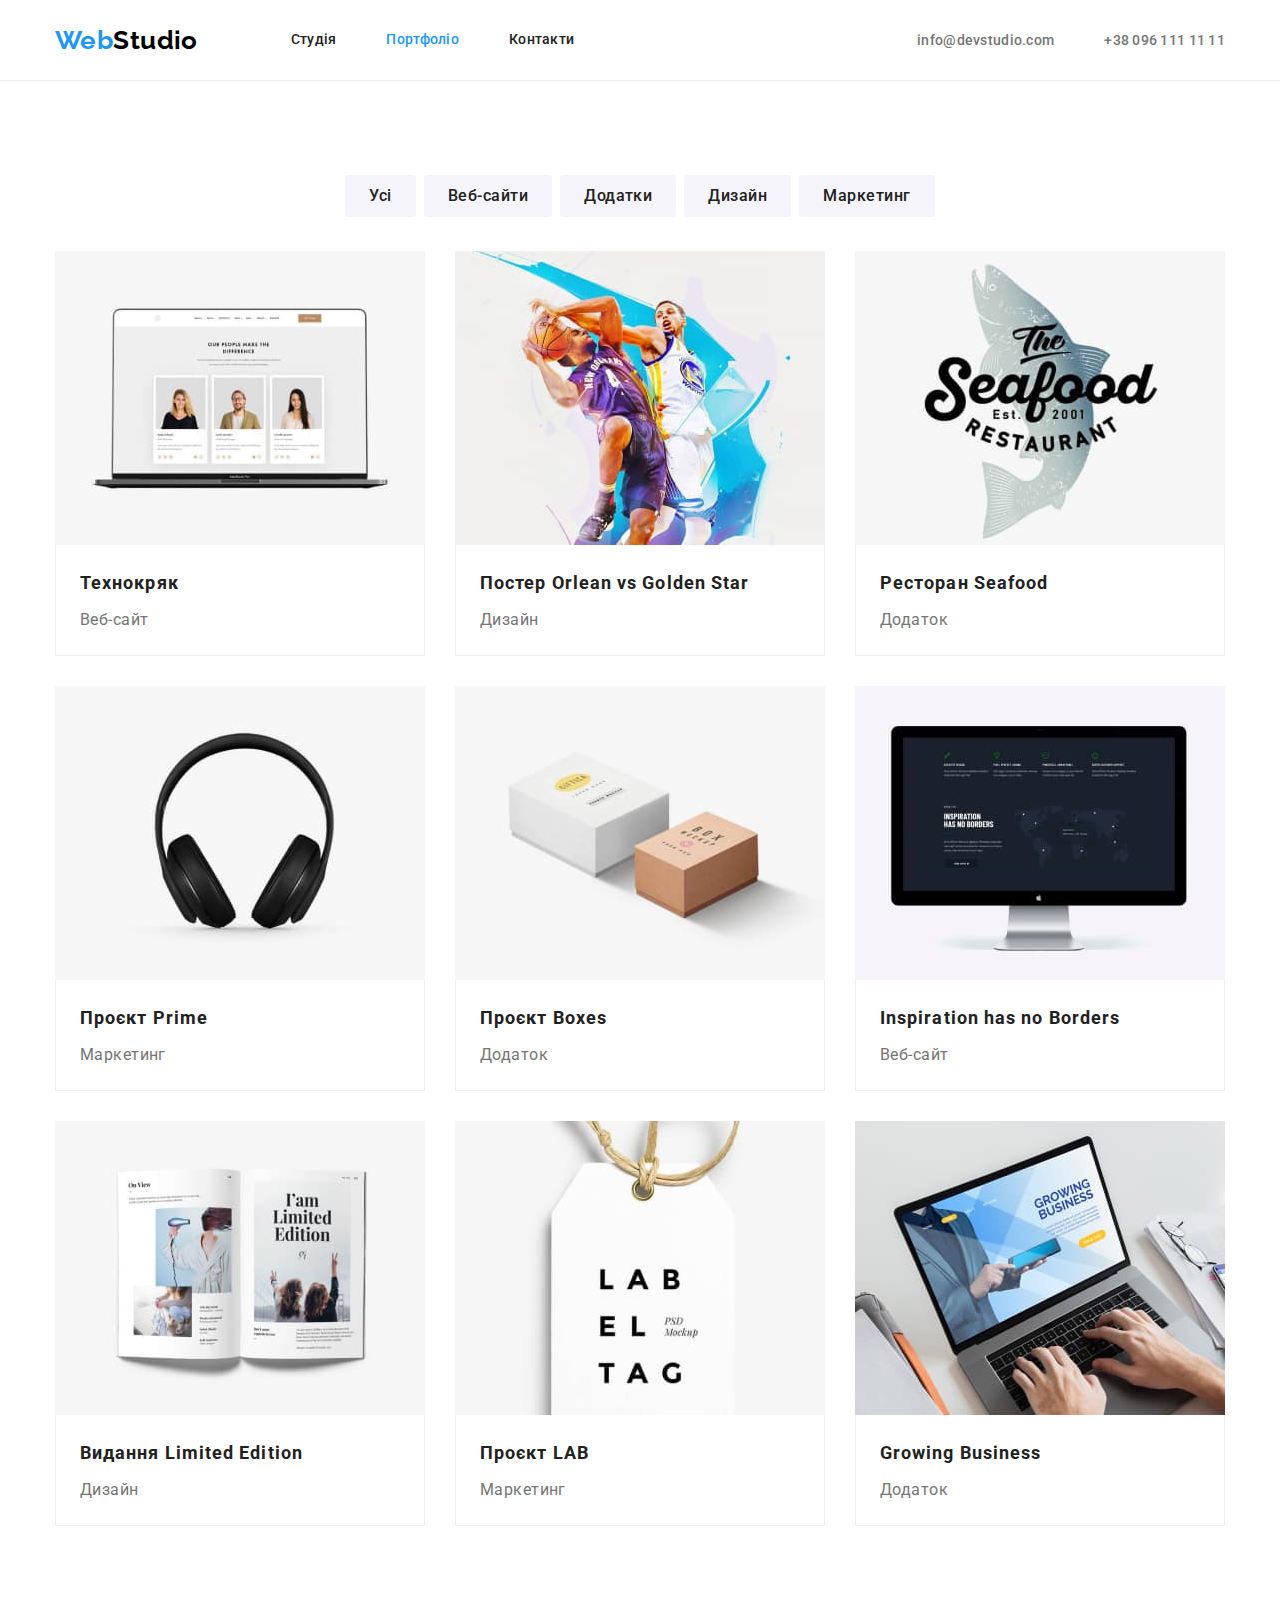
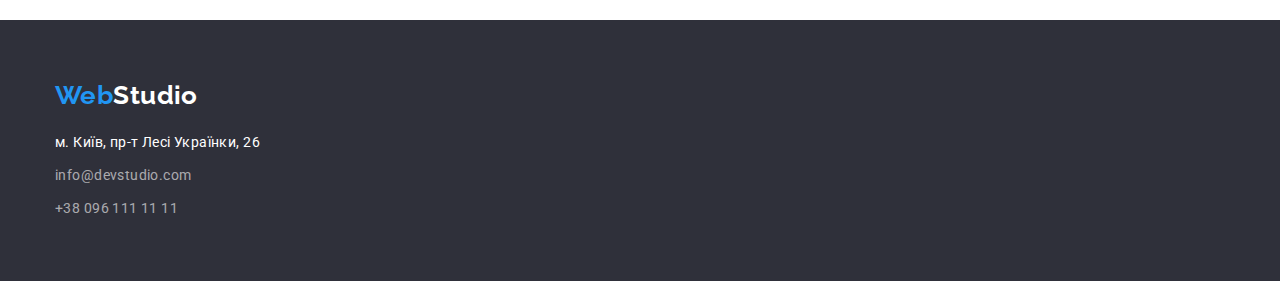
==== portfolio.html @ e6ce0935 "1 commit 17-09" ====
<!DOCTYPE html>
<html lang="uk">
  <head>
    <meta charset="UTF-8" />
    <meta http-equiv="X-UA-Compatible" content="IE=edge" />
    <meta name="viewport" content="width=device-width, initial-scale=1.0" />
    <title>WebStudio</title>
    <link rel="preconnect" href="https://fonts.googleapis.com" />
    <link rel="preconnect" href="https://fonts.gstatic.com" crossorigin />
    <link
      href="https://fonts.googleapis.com/css2?family=Raleway:wght@700&family=Roboto:wght@400;500;700;900&display=swap"
      rel="stylesheet"
    />
    <link rel="stylesheet" href="./css/modern-normalize.css" />
    <link rel="stylesheet" href="./css/styles.css" />
  </head>
  <body>
    <header>
      <!-- 1 блок меню та контакти-->
      <div class="container first-header-container">
        <nav class="container">
          <a href="./index.html" class="logo logo-header"><span class="accent">Web</span>Studio</a>
          <ul class="nav">
            <li><a class="site-nav link" href="./index.html">Студія</a></li>
            <li><a class="site-nav link current" href="./portfolio.html">Портфоліо</a></li>
            <li><a class="site-nav link" href="./index.html">Контакти</a></li>
          </ul>
        </nav>
        <!-- 2 блок контакти -->
        <div class="second-header-container">
          <ul class="mailito-tel-container">
            <li>
              <a class="mailto-tel-header link" href="mailto:info@devstudio.com"
                >info@devstudio.com</a
              >
            </li>
            <li>
              <a class="mailto-tel-header link" href="tel:+380961111111">+38 096 111 11 11</a>
            </li>
          </ul>
        </div>
      </div>
    </header>
    <main>
      <section class="main">
        <div class="portfolio container">
          <!-- 3 блок кнопки -->
          <h1 class="title visually-hidden">Портфоліо</h1>
          <ul class="portfolio-button">
            <li class="filter-btn">
              <button class="link-filter selection" type="button">Усі</button>
            </li>
            <li class="filter-btn">
              <button class="link-filter selection" type="button">Веб-сайти</button>
            </li>
            <li class="filter-btn">
              <button class="link-filter selection" type="button">Додатки</button>
            </li>
            <li class="filter-btn">
              <button class="link-filter selection" type="button">Дизайн</button>
            </li>
            <li class="filter-btn">
              <button class="link-filter selection" type="button">Маркетинг</button>
            </li>
          </ul>
          <!-- 4 блок продукти -->
          <ul class="portfolio-box">
            <li>
              <div class="item">
                <img
                  class="img-block"
                  src="./images/img_technokryak.jpg"
                  alt="зображення екрану ноутбука з карточками з фотографіями людей"
                  width="370"
                  height="294"
                />
                <div class="grey-border">
                  <h2 class="portfolio-title">Технокряк</h2>
                  <p class="portfolio-txt">Веб-сайт</p>
                </div>
              </div>
            </li>
            <li>
              <div class="item">
                <img
                  class="img-block"
                  src="./images/img_poster_new-orlean_vs.jpg"
                  alt="зображення двох спортсменів баскетболистів з м'ячем"
                  width="370"
                  height="294"
                />
                <div class="grey-border">
                  <h2 class="portfolio-title">
                    Постер <span lang="en">Orlean vs Golden Star</span>
                  </h2>
                  <p class="portfolio-txt">Дизайн</p>
                </div>
              </div>
            </li>
            <li>
              <div class="item">
                <img
                  class="img-block"
                  src="./images/img_restorant_seafood.jpg"
                  alt="зображення риби"
                  width="370"
                  height="294"
                />
                <div class="grey-border">
                  <h2 class="portfolio-title">Ресторан <span lang="en">Seafood</span></h2>
                  <p class="portfolio-txt">Додаток</p>
                </div>
              </div>
            </li>
            <li>
              <div class="item">
                <img
                  class="img-block"
                  src="./images/img_projekt_prime.jpg"
                  alt="зображення навушників"
                  width="370"
                  height="294"
                />
                <div class="grey-border">
                  <h2 class="portfolio-title">Проєкт <span lang="en">Prime</span></h2>
                  <p class="portfolio-txt">Маркетинг</p>
                </div>
              </div>
            </li>
            <li>
              <div class="item">
                <img
                  class="img-block"
                  src="./images/img_project_boxes.jpg"
                  alt="зображення двох коробок"
                  width="370"
                  height="294"
                />
                <div class="grey-border">
                  <h2 class="portfolio-title">Проєкт <span lang="en">Boxes</span></h2>
                  <p class="portfolio-txt">Додаток</p>
                </div>
              </div>
            </li>
            <li>
              <div class="item">
                <img
                  class="img-block"
                  src="./images/img_no_borders.jpg"
                  alt="зображення монітору комп'ютера з відкритим контентом сайта"
                  width="370"
                  height="294"
                />
                <div class="grey-border">
                  <h2 class="portfolio-title"><span lang="en">Inspiration has no Borders</span></h2>
                  <p class="portfolio-txt">Веб-сайт</p>
                </div>
              </div>
            </li>
            <li>
              <div class="item">
                <img
                  class="img-block"
                  src="./images/img_book_limited_edition.jpg"
                  alt="зображення розгорнутої книги з фотографіями"
                  width="370"
                  height="294"
                />
                <div class="grey-border">
                  <h2 class="portfolio-title">Видання <span lang="en">Limited Edition</span></h2>
                  <p class="portfolio-txt">Дизайн</p>
                </div>
              </div>
            </li>
            <li>
              <div class="item">
                <img
                  class="img-block"
                  src="./images/img_projekt_lab.jpg"
                  alt="зображення бірки для одягу"
                  width="370"
                  height="294"
                />
                <div class="grey-border">
                  <h2 class="portfolio-title">Проєкт <span lang="en">LAB</span></h2>
                  <p class="portfolio-txt">Маркетинг</p>
                </div>
              </div>
            </li>
            <li>
              <div class="item">
                <img
                  class="img-block"
                  src="./images/img_growing_business.jpg"
                  alt="зображення розкритого ноутбуку"
                  width="370"
                  height="294"
                />
                <div class="grey-border">
                  <h2 class="portfolio-title"><span lang="en">Growing Business</span></h2>
                  <p class="portfolio-txt">Додаток</p>
                </div>
              </div>
            </li>
          </ul>
        </div>
      </section>
    </main>
    <footer class="ground">
      <div class="container footer">
        <a href="./index.html" class="logo logo-ground"><span class="accent">Web</span>Studio</a>
        <address class="address-style">
          <ul class="ground-list">
            <li class="ground-li">
              <a
                class="link-address link"
                href="https://www.google.com/maps/d/embed?mid=10uSM3H-mIU3GznYo2szRIEphczw&hl=en_US&ehbc=2E312F"
                target="_blank"
                rel="noreferrer noopener"
                >м. Київ, пр-т Лесі Українки, 26</a
              >
            </li>
            <li class="ground-li">
              <a class="mailto-tel-ground link" href="mailto:info@devstudio.com"
                >info@devstudio.com</a
              >
            </li>
            <li class="end">
              <a class="mailto-tel-ground link" href="tel:+380961111111">+38 096 111 11 11</a>
            </li>
          </ul>
        </address>
      </div>
    </footer>
  </body>
</html>
---- css/styles.css ----
ul,
p,
h1,
h2,
h3,
h4,
h5,
h6 {
  padding: 0;
  margin: 0;
}

body {
  background-color: var(--brand-color);
  color: var(--third-black-color);
  font-family: Roboto, Raleway, Arial, Verdana, sans-serif;
  letter-spacing: 0.03em;
  font-size: 14px;
}
:root {
  --brand-color: #ffffff;
  --second-white-color: #f5f5f5;
  --accent-color: #2196f3;
  --prime-black-color: #000000;
  --second-black-color: #212121;
  --third-black-color: #757575;
  --backgroun-footer-color: #2f303a;
  --active-color: #188ce8;
  --background-button-color: #f5f4fa;
  --mailto-ground-color: rgba(255, 255, 255, 0.6);
  --gray-border-color: #eeeeee;
  --header-line-color: #ececec;
  --customer-border-color:#AFB1B8;
}
li {
  list-style-type: none;
}
.container {
  margin-left: auto;
  margin-right: auto;
  width: 1200px;
  padding-left: 15px;
  padding-right: 15px;
}
/* Header */
header {
  border-bottom: 1px solid var(--header-line-color);
}
.logo {
  font-family: Raleway, sans-serif;
  font-weight: 700;
  font-size: 26px;
  line-height: 1.19;
  text-decoration: none;
}
.logo-header {
  color: var(--prime-black-color);
}
.accent {
  color: var(--accent-color);
}
.logo:focus,
.logo:active {
  color: var(--accent-color);
}
.nav {
  margin-left: 93px;
  display: flex;
  gap: 50px;
}
.advantages-item {
  display: flex;
  gap: 30px;
}
.site-nav.link {
  font-weight: 500;
  line-height: 1.14;
  letter-spacing: 0.02em;
  color: var(--second-black-color);
  text-decoration: none;
  display: block;
  padding: 32px 0;
}
.site-nav.link.current {
  color: var(--accent-color);
}
.link:hover,
.link:focus {
  color: var(--accent-color);
}
.mailto-tel-header {
  color: var(--third-black-color);
  font-weight: 500;
  text-decoration: none;
  display: block;
  padding: 32px 0;
}
.mailto-tel-header.link {
  letter-spacing: 0.02em;
}
.first-header-container {
  display: flex;
  align-items: center;
}
.second-header-container {
  align-items: flex-end;
  margin-left: auto;
  margin-right: auto;
  width: 1200px;
}
.mailito-tel-container {
  display: flex;
  gap: 50px;
}
.mailito-tel-container {
  justify-content: flex-end;
}
.container-mt {
  display: flex;
  align-items: flex-end;
}
nav.container {
  display: flex;
  align-items: center;
  padding: 0;
}
/* Main */
.hero {
  background-color: var(--backgroun-footer-color);
  padding: 200px 0;
  text-align: center;
  
  max-width: 1600px;
  min-height: 600px;
  margin-left: auto;
  margin-right: auto;
  background-image: linear-gradient(
    to right,
    rgba(47, 48, 58, 0.4),
    rgba(47, 48, 58, 0.4)
    ), url("../images/hero-Img.jpg");
  background-size: cover;
  background-repeat: no-repeat;
  background-position: center;
}
.hero-title {
  font-weight: 900;
  font-size: 44px;
  line-height: 1.36;
  letter-spacing: 0.06em;
  text-align: center;
  color: var(--brand-color);
  margin: 0 auto;
  text-transform: uppercase;
  max-width: 696px;
}
.hero-button {
  font-family: inherit;
  font-weight: 700;
  font-size: 16px;
  line-height: 1.88;
  letter-spacing: 0.06em;
  color: var(--brand-color);
  background-color: var(--accent-color);
  cursor: pointer;
  border-color: transparent;
  border-radius: 4px;
  padding: 10px 32px;
  margin: 30px auto 0;
  box-shadow: 0px 4px 4px rgba(0, 0, 0, 0.15);
}
.portfolio-button {
  display: flex;
  justify-content: center;
  gap: 8px;
  margin-bottom: 34px;
}
.selection:hover,
.selection:focus {
  background-color: var(--active-color);
}
.selection:active {
  color: var(--brand-color);
  background-color: var(--accent-color);
  box-shadow: 0px 4px 4px rgba(0, 0, 0, 0.15);
}
.visually-hidden {
  position: absolute;
  white-space: nowrap;
  width: 1px;
  height: 1px;
  overflow: hidden;
  border: 0;
  padding: 0;
  clip: rect(0 0 0 0);
  clip-path: inset(50%);
  margin: -1px;
}
.filter {
  letter-spacing: 0.03em;
  color: var(--second-black-color);
  background-color: var(--background-button-color);
  cursor: pointer;
}
.link-filter {
  font-family: inherit;
  font-weight: 500;
  font-size: 16px;
  line-height: 1.63;
  letter-spacing: 0.03em;
  color: var(--second-black-color);
  background-color: var(--background-button-color);
  cursor: pointer;
  border-radius: 4px;
  border-color: transparent;
  padding: 6px 22px;
}
.link-filter.selection:hover,
.link-filter.selection:focus {
  color: var(--brand-color);
  background-color: var(--accent-color);
  padding: 6px 25px;
  box-shadow: 0px 3px 1px rgba(0, 0, 0, 0.1), 0px 1px 2px rgba(0, 0, 0, 0.08),
    0px 2px 2px rgba(0, 0, 0, 0.12);
}
.title {
  font-weight: 700;
  font-size: 36px;
  line-height: 1.17;
  text-align: center;
  color: var(--second-black-color);
  margin: 0 0 50px 0;
}
.advantages,
.regular-customers {
  padding-top: 94px;
  padding-bottom: 94px;
}
.advantages-li {
  flex-basis: 270px;
}

.icon-antenna,
.icon-clock,
.icon-diagram,
.icon-astronaut {
  width: 270px;
  height: 120px;
  background-color: var(--background-button-color);
  border-radius: 4px;
  padding: 25px 100px;
  margin-bottom: 30px;  
}
.customer-link {
  display: flex;
  justify-content: center;
  align-items: center;
  width: 170px;
  height: 92px;
  background-color: var(--second-white-color);
  outline: 1px solid var(--customer-border-color);
  fill: var(--customer-border-color);
  border-radius: 4px; 
}
.customer-link:focus,
.customer-link:active,
.customer-link:hover {
  fill:var(--accent-color);
  outline: 1px solid var(--accent-color);
}
.advantages-title {
  line-height: 1.14;
  font-size: 14px;
  color: var(--second-black-color);
}
.text {
  line-height: 1.71;
  margin-top: 10px;
}
.name {
  font-weight: 500;
  font-size: 16px;
  line-height: 1.19;
  color: var(--second-black-color);
  text-align: center;
  margin-bottom: 10px;
}
.what_we_doing-section {
  padding-bottom: 94px;
}
.container-what_we_doing {
  margin: 0 auto;
  width: 1200px;
  padding-left: 15px;
  padding-right: 15px;
}
.what_we_doing {
  display: flex;
}
.regular-customers-line {
  display: flex;
}
.what_we_doing-item:not(:last-of-type) {
  margin: 0 30px 0 0;
}
.our-team {
  background-color: var(--background-button-color);
  padding: 94px 0;
}
.team-presentation {
  background-color: var(--brand-color);
  box-shadow: 0px 1px 3px rgba(0, 0, 0, 0.12), 0px 1px 1px rgba(0, 0, 0, 0.14),
    0px 2px 1px rgba(0, 0, 0, 0.2);
  border-radius: 0px 0px 4px 4px;
}
.title-our-team {
  font-size: 36px;
  line-height: 1.17;
  color: var(--second-black-color);
  text-align: center;
  margin-bottom: 50px;
}
.our-team-item {
  display: flex;
  gap: 30px;
}
.card {
  padding-top: 30px;
  padding-bottom: 30px;
}
.our-team-txt {
  font-size: 16px;
  line-height: 1.19;
  text-align: center;
}
.regular-customers-line {
  display: flex;
  justify-content:center;
  gap: 30px;

}

.portfolio {
  padding-top: 94px;
  padding-bottom: 94px;
}
.portfolio-title {
  font-size: 18px;
  line-height: 2;
  letter-spacing: 0.06em;
  color: var(--second-black-color);
  margin: 0;
}
.portfolio-txt {
  font-size: 16px;
  line-height: 1.88;
  margin-top: 4px;
}
.grey-border {
  border-right: 1px solid var(--gray-border-color);
  border-bottom: 1px solid var(--gray-border-color);
  border-left: 1px solid var(--gray-border-color);
  padding: 20px 24px;
}
.img-block {
  display: block;
  width: 100%;
}
.item-last p:last-of-type {
  font-size: 16px;
  line-height: 1.88;
  padding: 4px 0 20px 24px;
  margin: 0;
}
.portfolio-box {
  display: flex;
  flex-wrap: wrap;
  gap: 30px;
}
/* Footer */
.ground {
  background-color: var(--backgroun-footer-color);
  padding-top: 60px;
  padding-bottom: 60px;
}
.logo-ground {
  color: var(--brand-color);
  display: inline-block;
  margin-bottom: 20px;
}
.address-style {
  font-style: normal;
}
.link-address {
  line-height: 1.71;
  letter-spacing: 0.03em;
  color: var(--brand-color);
  text-decoration: none;
}
.mailto-tel-ground {
  line-height: 1.71;
  color: var(--mailto-ground-color);
  text-decoration: none;
}
.ground-li {
  margin-bottom: 9px;
}
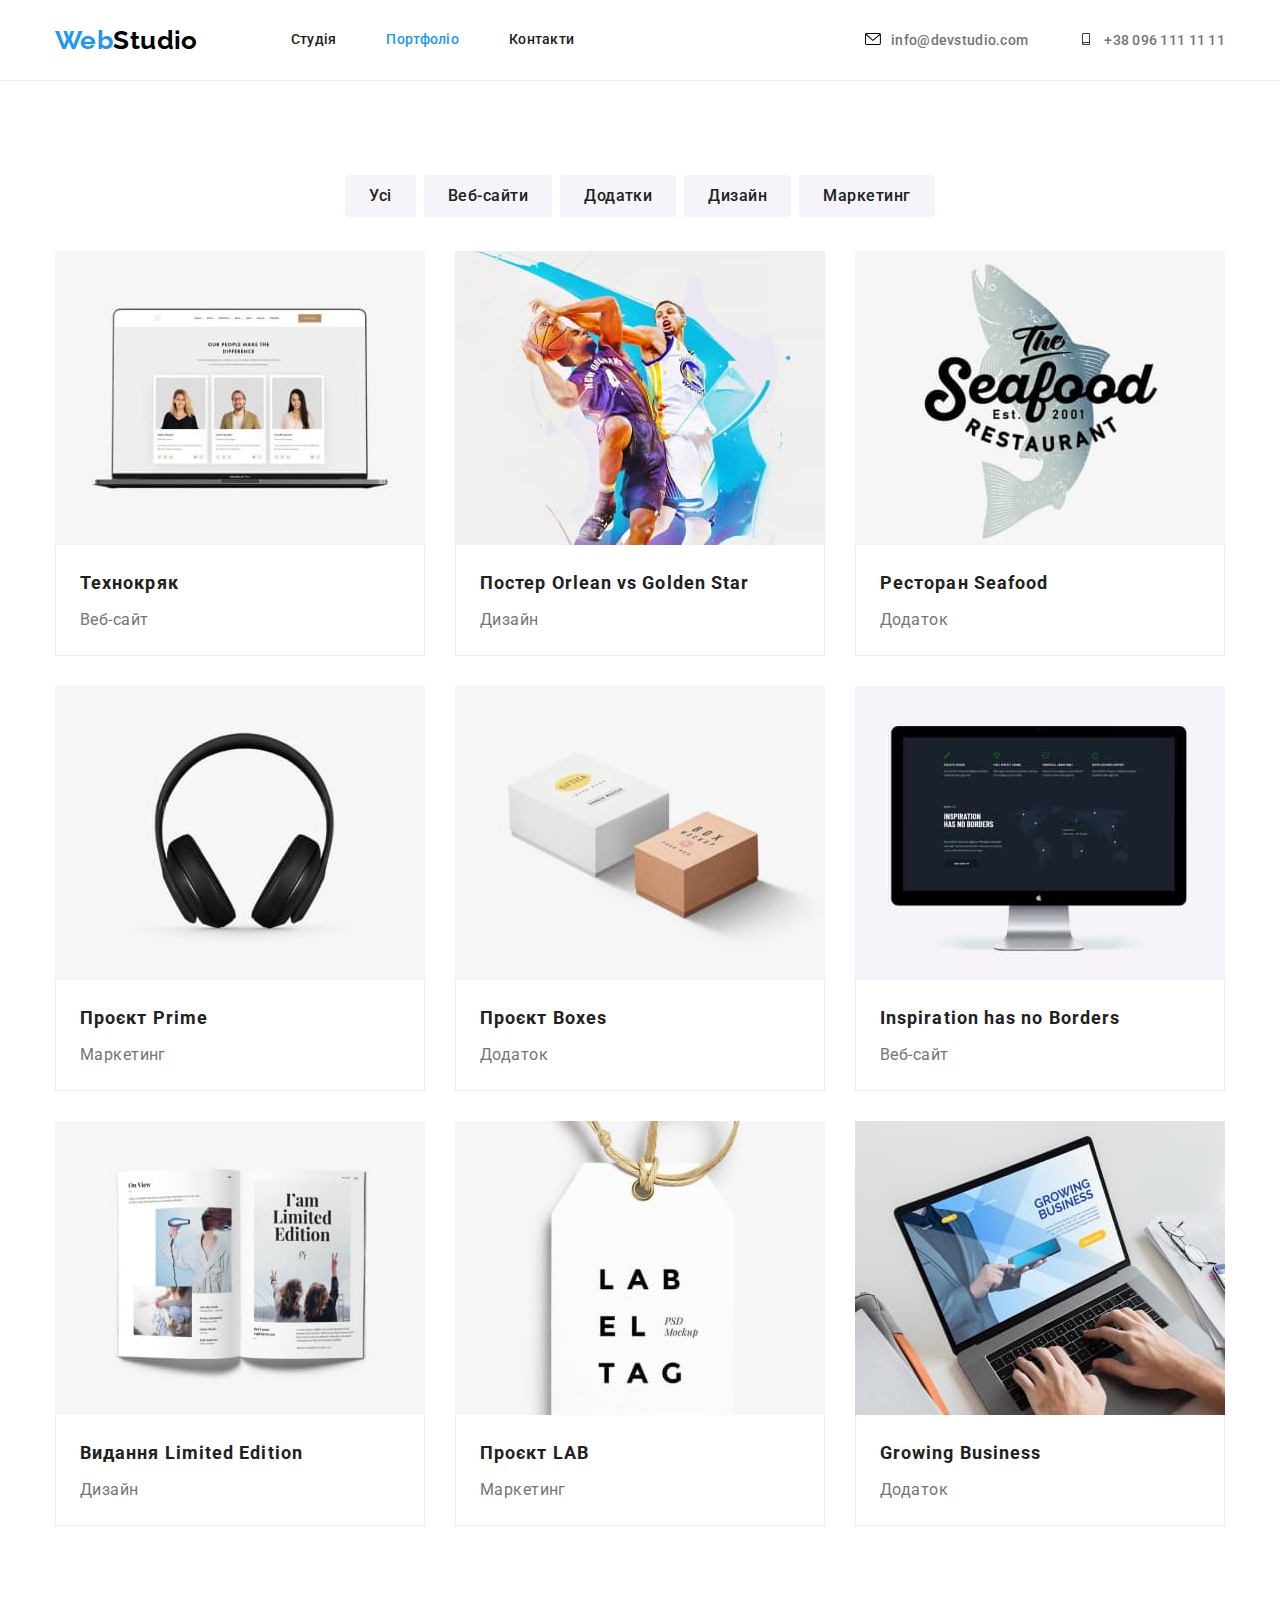
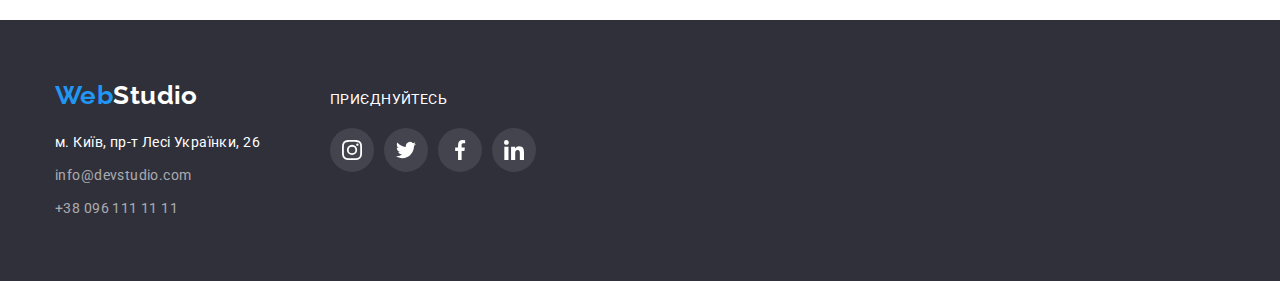
==== commit af9467ea: "commit 2 18-09" ====
--- a/portfolio.html
+++ b/portfolio.html
@@ -30,12 +30,18 @@
         <div class="second-header-container">
           <ul class="mailito-tel-container">
             <li>
-              <a class="mailto-tel-header link" href="mailto:info@devstudio.com"
-                >info@devstudio.com</a
+              <a class="mailto-tel-header link" href="mailto:info@devstudio.com">
+                <svg class="icon-envelope icon" width="16px" height="12px">
+                  <use href="./images/sprite.svg#icon-envelope"></use></svg
+                >info@devstudio.com
+              </a>
+            </li>
+            <li>
+              <a class="mailto-tel-header link" href="tel:+380961111111">
+                <svg class="icon-smartphone icon" width="16px" height="12px">
+                  <use href="./images/sprite.svg#icon-smartphone"></use></svg
+                >+38 096 111 11 11</a
               >
-            </li>
-            <li>
-              <a class="mailto-tel-header link" href="tel:+380961111111">+38 096 111 11 11</a>
             </li>
           </ul>
         </div>
@@ -67,6 +73,7 @@
           <ul class="portfolio-box">
             <li>
               <div class="item">
+                <a href="" class="portfolio-box-link">
                 <img
                   class="img-block"
                   src="./images/img_technokryak.jpg"
@@ -78,10 +85,12 @@
                   <h2 class="portfolio-title">Технокряк</h2>
                   <p class="portfolio-txt">Веб-сайт</p>
                 </div>
-              </div>
-            </li>
-            <li>
-              <div class="item">
+                </a>
+              </div>
+            </li>
+            <li>
+              <div class="item">
+                 <a href="" class="portfolio-box-link">
                 <img
                   class="img-block"
                   src="./images/img_poster_new-orlean_vs.jpg"
@@ -95,10 +104,12 @@
                   </h2>
                   <p class="portfolio-txt">Дизайн</p>
                 </div>
-              </div>
-            </li>
-            <li>
-              <div class="item">
+                </a>
+              </div>
+            </li>
+            <li>
+              <div class="item">
+                 <a href="" class="portfolio-box-link">
                 <img
                   class="img-block"
                   src="./images/img_restorant_seafood.jpg"
@@ -110,10 +121,12 @@
                   <h2 class="portfolio-title">Ресторан <span lang="en">Seafood</span></h2>
                   <p class="portfolio-txt">Додаток</p>
                 </div>
-              </div>
-            </li>
-            <li>
-              <div class="item">
+                </a>
+              </div>
+            </li>
+            <li>
+              <div class="item">
+                 <a href="" class="portfolio-box-link">
                 <img
                   class="img-block"
                   src="./images/img_projekt_prime.jpg"
@@ -125,10 +138,12 @@
                   <h2 class="portfolio-title">Проєкт <span lang="en">Prime</span></h2>
                   <p class="portfolio-txt">Маркетинг</p>
                 </div>
-              </div>
-            </li>
-            <li>
-              <div class="item">
+                </a>
+              </div>
+            </li>
+            <li>
+              <div class="item">
+                 <a href="" class="portfolio-box-link">
                 <img
                   class="img-block"
                   src="./images/img_project_boxes.jpg"
@@ -140,10 +155,12 @@
                   <h2 class="portfolio-title">Проєкт <span lang="en">Boxes</span></h2>
                   <p class="portfolio-txt">Додаток</p>
                 </div>
-              </div>
-            </li>
-            <li>
-              <div class="item">
+                </a>
+              </div>
+            </li>
+            <li>
+              <div class="item">
+                 <a href="" class="portfolio-box-link">
                 <img
                   class="img-block"
                   src="./images/img_no_borders.jpg"
@@ -155,10 +172,12 @@
                   <h2 class="portfolio-title"><span lang="en">Inspiration has no Borders</span></h2>
                   <p class="portfolio-txt">Веб-сайт</p>
                 </div>
-              </div>
-            </li>
-            <li>
-              <div class="item">
+                </a>
+              </div>
+            </li>
+            <li>
+              <div class="item">
+                 <a href="" class="portfolio-box-link">
                 <img
                   class="img-block"
                   src="./images/img_book_limited_edition.jpg"
@@ -170,10 +189,12 @@
                   <h2 class="portfolio-title">Видання <span lang="en">Limited Edition</span></h2>
                   <p class="portfolio-txt">Дизайн</p>
                 </div>
-              </div>
-            </li>
-            <li>
-              <div class="item">
+                </a>
+              </div>
+            </li>
+            <li>
+              <div class="item">
+                 <a href="" class="portfolio-box-link">
                 <img
                   class="img-block"
                   src="./images/img_projekt_lab.jpg"
@@ -185,10 +206,12 @@
                   <h2 class="portfolio-title">Проєкт <span lang="en">LAB</span></h2>
                   <p class="portfolio-txt">Маркетинг</p>
                 </div>
-              </div>
-            </li>
-            <li>
-              <div class="item">
+                </a>
+              </div>
+            </li>
+            <li>
+              <div class="item">
+                 <a href="" class="portfolio-box-link">
                 <img
                   class="img-block"
                   src="./images/img_growing_business.jpg"
@@ -200,36 +223,66 @@
                   <h2 class="portfolio-title"><span lang="en">Growing Business</span></h2>
                   <p class="portfolio-txt">Додаток</p>
                 </div>
+                </a>
               </div>
             </li>
           </ul>
         </div>
       </section>
     </main>
+    <!--  блок футер -->
     <footer class="ground">
       <div class="container footer">
-        <a href="./index.html" class="logo logo-ground"><span class="accent">Web</span>Studio</a>
-        <address class="address-style">
-          <ul class="ground-list">
-            <li class="ground-li">
-              <a
-                class="link-address link"
-                href="https://www.google.com/maps/d/embed?mid=10uSM3H-mIU3GznYo2szRIEphczw&hl=en_US&ehbc=2E312F"
-                target="_blank"
-                rel="noreferrer noopener"
-                >м. Київ, пр-т Лесі Українки, 26</a
-              >
-            </li>
-            <li class="ground-li">
-              <a class="mailto-tel-ground link" href="mailto:info@devstudio.com"
-                >info@devstudio.com</a
-              >
-            </li>
-            <li class="end">
-              <a class="mailto-tel-ground link" href="tel:+380961111111">+38 096 111 11 11</a>
-            </li>
-          </ul>
-        </address>
+        <div class="logo-adress-tel">
+          <a href="./index.html" class="logo logo-ground"><span class="accent">Web</span>Studio</a>
+          <address class="address-style">
+            <ul class="ground-list">
+              <li class="ground-li">
+                <a
+                  class="link-address link"
+                  href="https://www.google.com/maps/d/embed?mid=10uSM3H-mIU3GznYo2szRIEphczw&hl=en_US&ehbc=2E312F"
+                  target="_blank"
+                  rel="noreferrer noopener"
+                  >м. Київ, пр-т Лесі Українки, 26</a
+                >
+              </li>
+              <li class="ground-li">
+                <a class="mailto-tel-ground link" href="mailto:info@devstudio.com"
+                  >info@devstudio.com</a
+                >
+              </li>
+              <li class="end">
+                <a class="mailto-tel-ground link" href="tel:+380961111111">+38 096 111 11 11</a>
+              </li>
+            </ul>
+          </address>
+        </div>
+        <div class="web">
+          <p class="footer-text">приєднуйтесь</p>
+          <ul class="footer-web">
+            <li>
+              <a href="" class="social-web">
+              <svg class="icon-instagram soc-web" width="20px" height="20px">
+              <use href="./images/sprite.svg#icon-instagram"></use>
+              </svg></a>
+            </li>
+            <li><a href="" class="social-web">
+              <svg class="icon-twitter soc-web" width="20px" height="20px">
+              <use href="./images/sprite.svg#icon-twitter"></use>
+              </svg></a>
+            </li>
+            <li><a href="" class="social-web">
+              <svg class="icon-facebook soc-web" width="20px" height="20px">
+              <use href="./images/sprite.svg#icon-facebook"></use>
+              </svg></a>
+            </li>
+            <li><a href="" class="social-web">
+              <svg class="icon-linkedin soc-web" width="20px" height="20px">
+              <use href="./images/sprite.svg#icon-linkedin"></use>
+              </svg></a>
+            </li>
+          </ul>
+        </div>
       </div>
     </footer>
   </body>
--- a/css/styles.css
+++ b/css/styles.css
@@ -31,6 +31,7 @@
   --gray-border-color: #eeeeee;
   --header-line-color: #ececec;
   --customer-border-color:#AFB1B8;
+  --elipse-color: #43444D;
 }
 li {
   list-style-type: none;
@@ -87,6 +88,15 @@
 .link:hover,
 .link:focus {
   color: var(--accent-color);
+}
+.icon-envelope,
+.icon-smartphone {
+  margin-right: 10px;
+}
+
+.mailto-tel-header:hover .icon,
+.mailto-tel-header:focus .icon {
+  fill: var(--accent-color);
 }
 .mailto-tel-header {
   color: var(--third-black-color);
@@ -405,3 +415,74 @@
 .ground-li {
   margin-bottom: 9px;
 }
+.web {
+   margin-left: 70px;
+}
+.container.footer {
+  display:flex;
+  align-items:baseline;
+}
+.footer-text {
+  color: var(--brand-color);
+  text-transform: uppercase;
+  padding-bottom: 20px;
+  line-height: 1.14;
+
+}
+.footer-web {
+  display: flex;
+  gap: 10px;
+  justify-content: center;
+  fill: var(--brand-color);
+}
+.social-web {
+  width: 44px;
+  height: 44px;
+  background-color: var(--elipse-color);
+  border-radius: 50%;
+  display: flex;
+  align-items: center;
+  justify-content: center;
+}
+.social-web:hover,
+.social-web:focus {
+  background-color: var(--accent-color);
+}
+.soc-web {
+  fill: var(--brand-color);
+}
+.our-team-web {
+  display: flex;
+  gap: 10px;
+  justify-content: center;
+  margin-top: 16px;
+}
+.s-w-our-team {
+  width: 44px;
+  height: 44px;
+  background-color: transparent;
+  border-radius: 50%;
+  display: flex;
+  align-items: center;
+  justify-content: center;
+}
+.s-w-our-team:hover,
+.s-w-our-team:focus {
+background-color: var(--accent-color);
+}
+.icon-our-team {
+  fill: var(--customer-border-color);
+  /* padding: 12px; */
+}
+.icon-our-team:hover,
+.icon-our-team:focus {
+  fill: var(--brand-color);
+}
+.portfolio-box-link {
+  display: block;
+  text-decoration:none;
+  color: var(--third-black-color);
+}
+.portfolio-box-link:hover {
+box-shadow: 0px 1px 1px rgba(0, 0, 0, 0.12), 0px 4px 4px rgba(0, 0, 0, 0.06), 1px 4px 6px rgba(0, 0, 0, 0.16);
+}
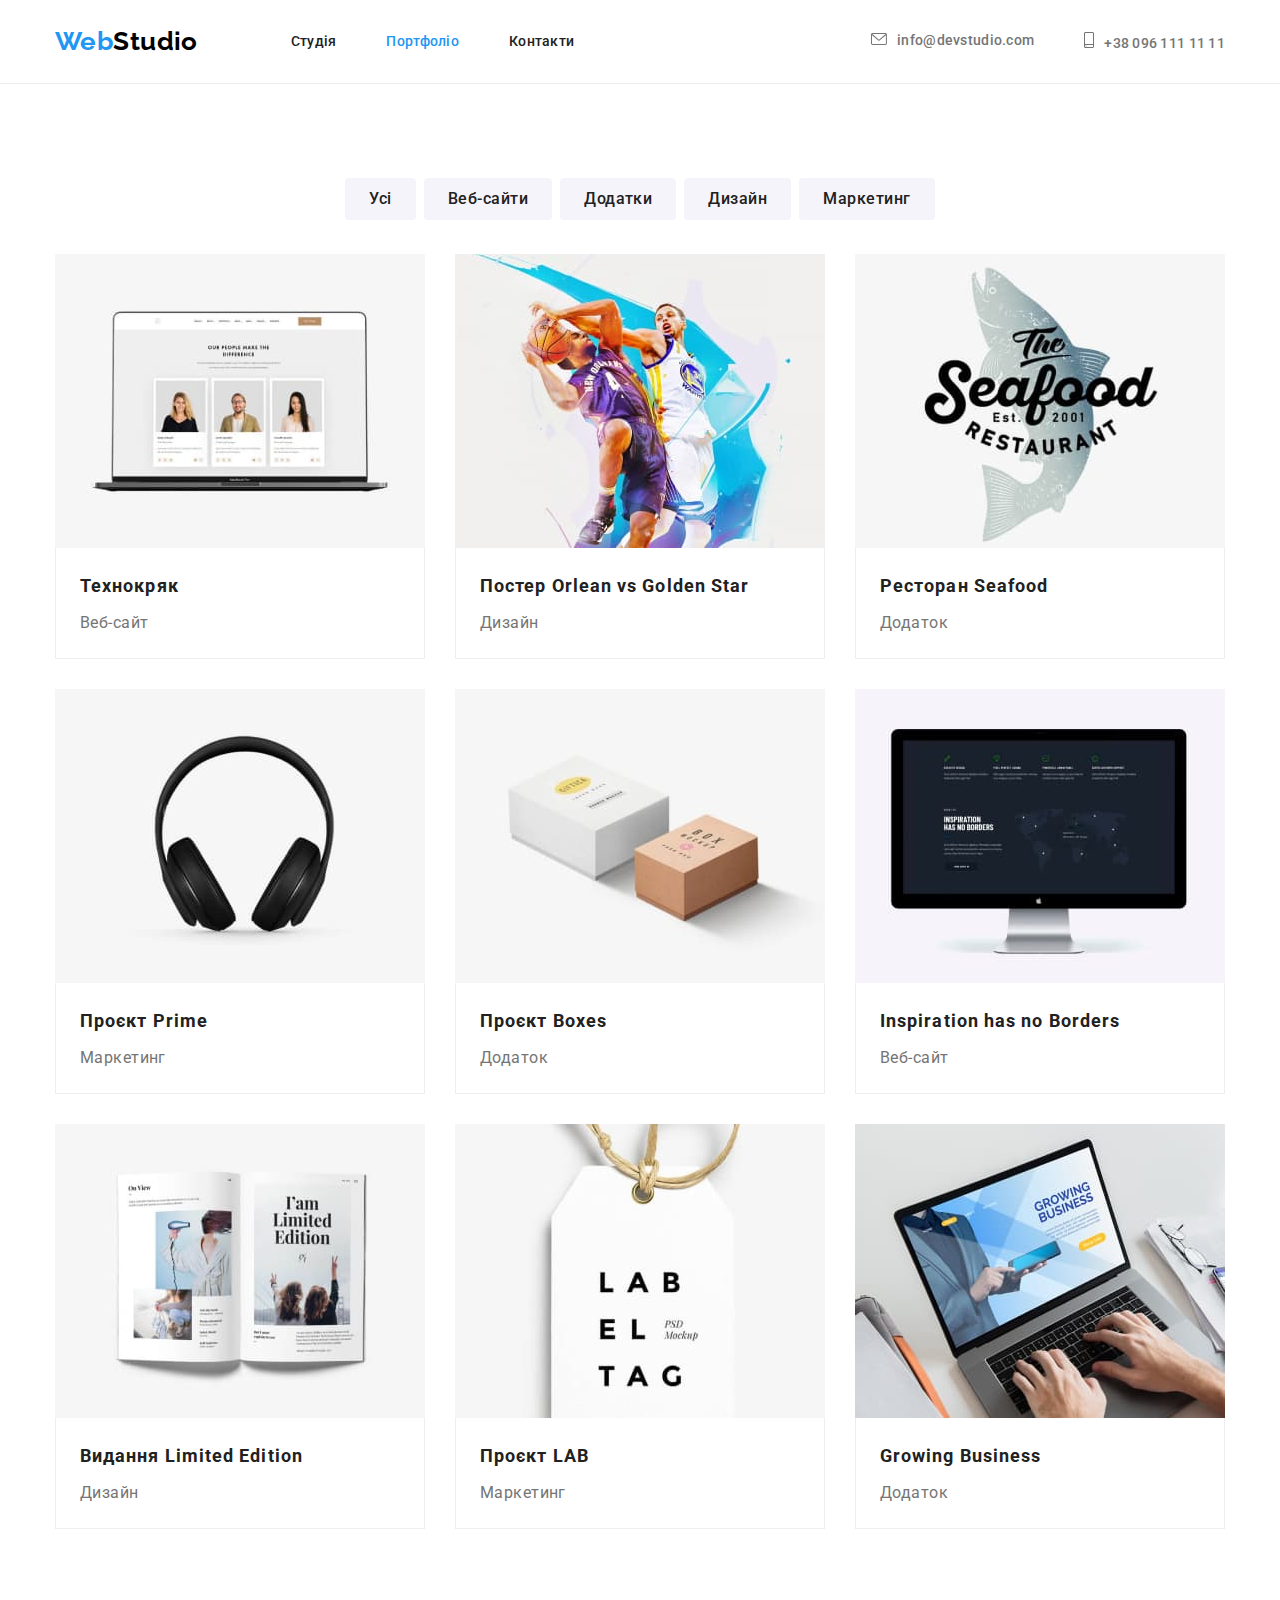
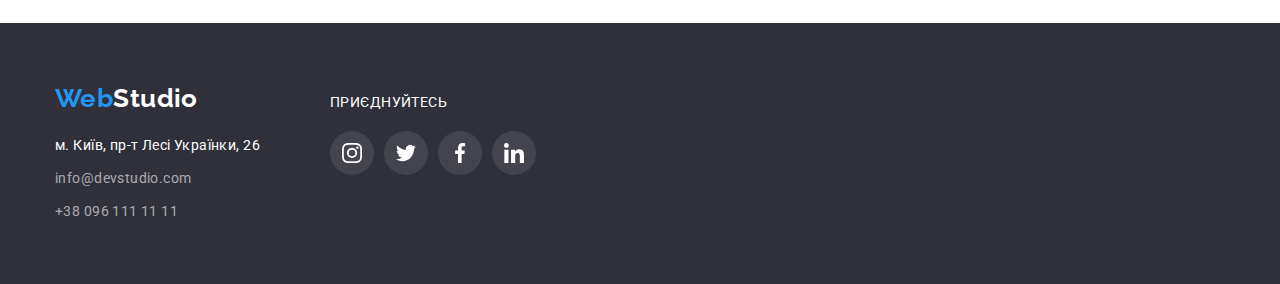
==== commit 7e385ff6: "commit 4" ====
--- a/portfolio.html
+++ b/portfolio.html
@@ -38,7 +38,7 @@
             </li>
             <li>
               <a class="mailto-tel-header link" href="tel:+380961111111">
-                <svg class="icon-smartphone icon" width="16px" height="12px">
+                <svg class="icon-smartphone icon" width="10px" height="16px">
                   <use href="./images/sprite.svg#icon-smartphone"></use></svg
                 >+38 096 111 11 11</a
               >
--- a/css/styles.css
+++ b/css/styles.css
@@ -30,8 +30,8 @@
   --mailto-ground-color: rgba(255, 255, 255, 0.6);
   --gray-border-color: #eeeeee;
   --header-line-color: #ececec;
-  --customer-border-color:#AFB1B8;
-  --elipse-color: #43444D;
+  --customer-border-color: #afb1b8;
+  --elipse-color: #43444d;
 }
 li {
   list-style-type: none;
@@ -92,8 +92,8 @@
 .icon-envelope,
 .icon-smartphone {
   margin-right: 10px;
-}
-
+  fill:var(--third-black-color);
+}
 .mailto-tel-header:hover .icon,
 .mailto-tel-header:focus .icon {
   fill: var(--accent-color);
@@ -139,16 +139,12 @@
   background-color: var(--backgroun-footer-color);
   padding: 200px 0;
   text-align: center;
-  
   max-width: 1600px;
   min-height: 600px;
   margin-left: auto;
   margin-right: auto;
-  background-image: linear-gradient(
-    to right,
-    rgba(47, 48, 58, 0.4),
-    rgba(47, 48, 58, 0.4)
-    ), url("../images/hero-Img.jpg");
+  background-image: linear-gradient(to right, rgba(47, 48, 58, 0.4), rgba(47, 48, 58, 0.4)),
+    url('../images/hero-Img.jpg');
   background-size: cover;
   background-repeat: no-repeat;
   background-position: center;
@@ -259,7 +255,7 @@
   background-color: var(--background-button-color);
   border-radius: 4px;
   padding: 25px 100px;
-  margin-bottom: 30px;  
+  margin-bottom: 30px;
 }
 .customer-link {
   display: flex;
@@ -270,12 +266,12 @@
   background-color: var(--second-white-color);
   outline: 1px solid var(--customer-border-color);
   fill: var(--customer-border-color);
-  border-radius: 4px; 
+  border-radius: 4px;
 }
 .customer-link:focus,
 .customer-link:active,
 .customer-link:hover {
-  fill:var(--accent-color);
+  fill: var(--accent-color);
   outline: 1px solid var(--accent-color);
 }
 .advantages-title {
@@ -345,9 +341,8 @@
 }
 .regular-customers-line {
   display: flex;
-  justify-content:center;
+  justify-content: center;
   gap: 30px;
-
 }
 
 .portfolio {
@@ -416,18 +411,17 @@
   margin-bottom: 9px;
 }
 .web {
-   margin-left: 70px;
+  margin-left: 70px;
 }
 .container.footer {
-  display:flex;
-  align-items:baseline;
+  display: flex;
+  align-items: baseline;
 }
 .footer-text {
   color: var(--brand-color);
   text-transform: uppercase;
   padding-bottom: 20px;
   line-height: 1.14;
-
 }
 .footer-web {
   display: flex;
@@ -460,7 +454,8 @@
 .s-w-our-team {
   width: 44px;
   height: 44px;
-  background-color: transparent;
+  color: var(--customer-border-color);
+  background-color: var(--brand-color);
   border-radius: 50%;
   display: flex;
   align-items: center;
@@ -468,21 +463,18 @@
 }
 .s-w-our-team:hover,
 .s-w-our-team:focus {
-background-color: var(--accent-color);
+  color: var(--brand-color);
+  background-color: var(--accent-color);
 }
 .icon-our-team {
-  fill: var(--customer-border-color);
-  /* padding: 12px; */
-}
-.icon-our-team:hover,
-.icon-our-team:focus {
-  fill: var(--brand-color);
+  fill: currentColor;
 }
 .portfolio-box-link {
   display: block;
-  text-decoration:none;
+  text-decoration: none;
   color: var(--third-black-color);
 }
 .portfolio-box-link:hover {
-box-shadow: 0px 1px 1px rgba(0, 0, 0, 0.12), 0px 4px 4px rgba(0, 0, 0, 0.06), 1px 4px 6px rgba(0, 0, 0, 0.16);
-}
+  box-shadow: 0px 1px 1px rgba(0, 0, 0, 0.12), 0px 4px 4px rgba(0, 0, 0, 0.06),
+    1px 4px 6px rgba(0, 0, 0, 0.16);
+}
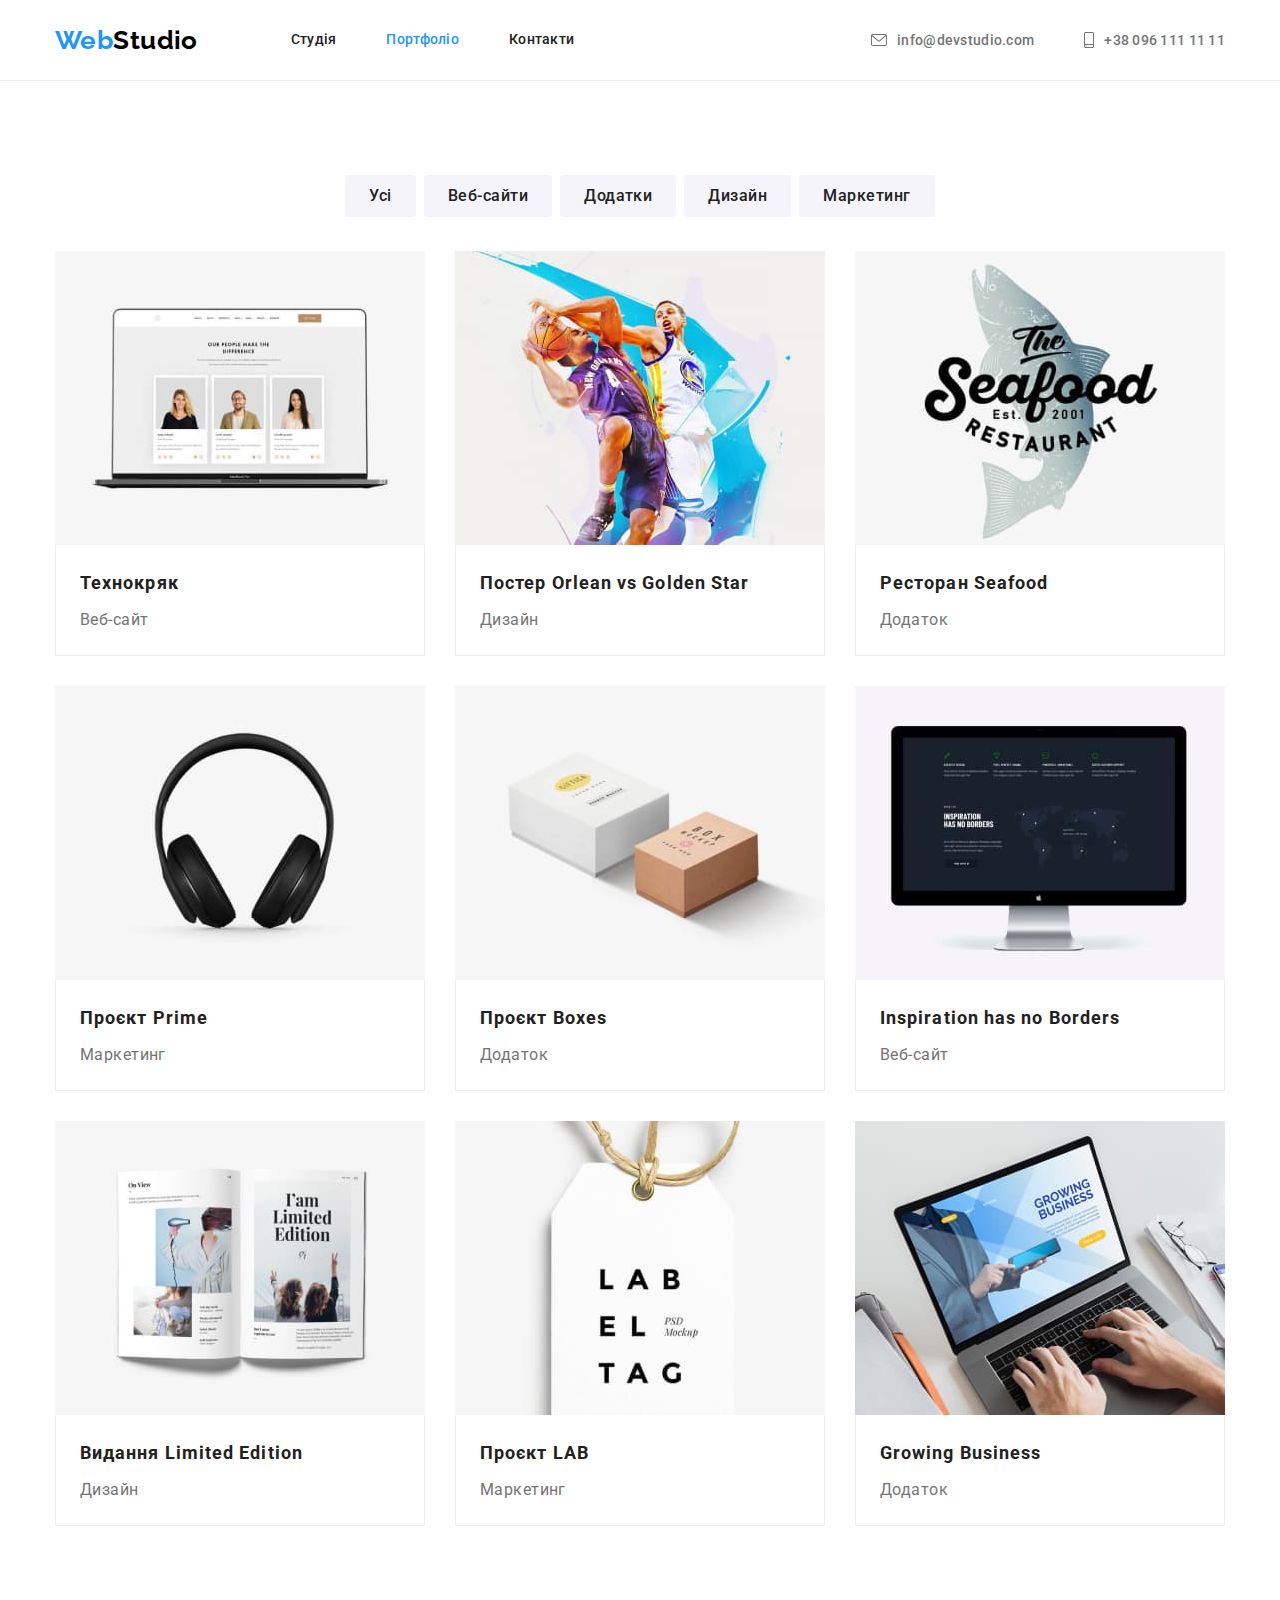
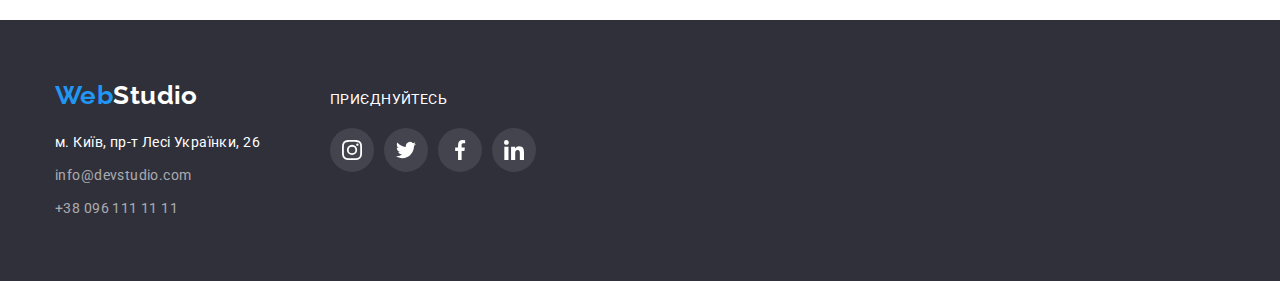
==== commit 1407de97: "commit 19-09-22" ====
--- a/portfolio.html
+++ b/portfolio.html
@@ -72,8 +72,7 @@
           <!-- 4 блок продукти -->
           <ul class="portfolio-box">
             <li>
-              <div class="item">
-                <a href="" class="portfolio-box-link">
+              <a href="" class="portfolio-box-link">
                 <img
                   class="img-block"
                   src="./images/img_technokryak.jpg"
@@ -85,12 +84,10 @@
                   <h2 class="portfolio-title">Технокряк</h2>
                   <p class="portfolio-txt">Веб-сайт</p>
                 </div>
-                </a>
-              </div>
-            </li>
-            <li>
-              <div class="item">
-                 <a href="" class="portfolio-box-link">
+              </a>
+            </li>
+            <li>
+              <a href="" class="portfolio-box-link">
                 <img
                   class="img-block"
                   src="./images/img_poster_new-orlean_vs.jpg"
@@ -104,12 +101,10 @@
                   </h2>
                   <p class="portfolio-txt">Дизайн</p>
                 </div>
-                </a>
-              </div>
-            </li>
-            <li>
-              <div class="item">
-                 <a href="" class="portfolio-box-link">
+              </a>
+            </li>
+            <li>
+              <a href="" class="portfolio-box-link">
                 <img
                   class="img-block"
                   src="./images/img_restorant_seafood.jpg"
@@ -121,12 +116,10 @@
                   <h2 class="portfolio-title">Ресторан <span lang="en">Seafood</span></h2>
                   <p class="portfolio-txt">Додаток</p>
                 </div>
-                </a>
-              </div>
-            </li>
-            <li>
-              <div class="item">
-                 <a href="" class="portfolio-box-link">
+              </a>
+            </li>
+            <li>
+              <a href="" class="portfolio-box-link">
                 <img
                   class="img-block"
                   src="./images/img_projekt_prime.jpg"
@@ -138,12 +131,10 @@
                   <h2 class="portfolio-title">Проєкт <span lang="en">Prime</span></h2>
                   <p class="portfolio-txt">Маркетинг</p>
                 </div>
-                </a>
-              </div>
-            </li>
-            <li>
-              <div class="item">
-                 <a href="" class="portfolio-box-link">
+              </a>
+            </li>
+            <li>
+              <a href="" class="portfolio-box-link">
                 <img
                   class="img-block"
                   src="./images/img_project_boxes.jpg"
@@ -155,12 +146,10 @@
                   <h2 class="portfolio-title">Проєкт <span lang="en">Boxes</span></h2>
                   <p class="portfolio-txt">Додаток</p>
                 </div>
-                </a>
-              </div>
-            </li>
-            <li>
-              <div class="item">
-                 <a href="" class="portfolio-box-link">
+              </a>
+            </li>
+            <li>
+              <a href="" class="portfolio-box-link">
                 <img
                   class="img-block"
                   src="./images/img_no_borders.jpg"
@@ -169,15 +158,15 @@
                   height="294"
                 />
                 <div class="grey-border">
-                  <h2 class="portfolio-title"><span lang="en">Inspiration has no Borders</span></h2>
+                  <h2 class="portfolio-title">
+                    <span lang="en">Inspiration has no Borders</span>
+                  </h2>
                   <p class="portfolio-txt">Веб-сайт</p>
                 </div>
-                </a>
-              </div>
-            </li>
-            <li>
-              <div class="item">
-                 <a href="" class="portfolio-box-link">
+              </a>
+            </li>
+            <li>
+              <a href="" class="portfolio-box-link">
                 <img
                   class="img-block"
                   src="./images/img_book_limited_edition.jpg"
@@ -189,12 +178,10 @@
                   <h2 class="portfolio-title">Видання <span lang="en">Limited Edition</span></h2>
                   <p class="portfolio-txt">Дизайн</p>
                 </div>
-                </a>
-              </div>
-            </li>
-            <li>
-              <div class="item">
-                 <a href="" class="portfolio-box-link">
+              </a>
+            </li>
+            <li>
+              <a href="" class="portfolio-box-link">
                 <img
                   class="img-block"
                   src="./images/img_projekt_lab.jpg"
@@ -206,12 +193,10 @@
                   <h2 class="portfolio-title">Проєкт <span lang="en">LAB</span></h2>
                   <p class="portfolio-txt">Маркетинг</p>
                 </div>
-                </a>
-              </div>
-            </li>
-            <li>
-              <div class="item">
-                 <a href="" class="portfolio-box-link">
+              </a>
+            </li>
+            <li>
+              <a href="" class="portfolio-box-link">
                 <img
                   class="img-block"
                   src="./images/img_growing_business.jpg"
@@ -223,8 +208,7 @@
                   <h2 class="portfolio-title"><span lang="en">Growing Business</span></h2>
                   <p class="portfolio-txt">Додаток</p>
                 </div>
-                </a>
-              </div>
+              </a>
             </li>
           </ul>
         </div>
@@ -262,24 +246,27 @@
           <ul class="footer-web">
             <li>
               <a href="" class="social-web">
-              <svg class="icon-instagram soc-web" width="20px" height="20px">
-              <use href="./images/sprite.svg#icon-instagram"></use>
-              </svg></a>
-            </li>
-            <li><a href="" class="social-web">
-              <svg class="icon-twitter soc-web" width="20px" height="20px">
-              <use href="./images/sprite.svg#icon-twitter"></use>
-              </svg></a>
-            </li>
-            <li><a href="" class="social-web">
-              <svg class="icon-facebook soc-web" width="20px" height="20px">
-              <use href="./images/sprite.svg#icon-facebook"></use>
-              </svg></a>
-            </li>
-            <li><a href="" class="social-web">
-              <svg class="icon-linkedin soc-web" width="20px" height="20px">
-              <use href="./images/sprite.svg#icon-linkedin"></use>
-              </svg></a>
+                <svg class="icon-instagram soc-web" width="20px" height="20px">
+                  <use href="./images/sprite.svg#icon-instagram"></use></svg
+              ></a>
+            </li>
+            <li>
+              <a href="" class="social-web">
+                <svg class="icon-twitter soc-web" width="20px" height="20px">
+                  <use href="./images/sprite.svg#icon-twitter"></use></svg
+              ></a>
+            </li>
+            <li>
+              <a href="" class="social-web">
+                <svg class="icon-facebook soc-web" width="20px" height="20px">
+                  <use href="./images/sprite.svg#icon-facebook"></use></svg
+              ></a>
+            </li>
+            <li>
+              <a href="" class="social-web">
+                <svg class="icon-linkedin soc-web" width="20px" height="20px">
+                  <use href="./images/sprite.svg#icon-linkedin"></use></svg
+              ></a>
             </li>
           </ul>
         </div>
--- a/css/styles.css
+++ b/css/styles.css
@@ -3,7 +3,7 @@
 h1,
 h2,
 h3,
-h4,
+h4,А
 h5,
 h6 {
   padding: 0;
@@ -60,10 +60,6 @@
 .accent {
   color: var(--accent-color);
 }
-.logo:focus,
-.logo:active {
-  color: var(--accent-color);
-}
 .nav {
   margin-left: 93px;
   display: flex;
@@ -107,13 +103,15 @@
 }
 .mailto-tel-header.link {
   letter-spacing: 0.02em;
+  display: flex;
+  align-items: center;
 }
 .first-header-container {
   display: flex;
   align-items: center;
 }
 .second-header-container {
-  align-items: flex-end;
+  align-items: center;
   margin-left: auto;
   margin-right: auto;
   width: 1200px;
@@ -242,14 +240,9 @@
   padding-top: 94px;
   padding-bottom: 94px;
 }
-.advantages-li {
-  flex-basis: 270px;
-}
-
-.icon-antenna,
-.icon-clock,
-.icon-diagram,
-.icon-astronaut {
+.advantages-icon {
+  display: flex;
+  align-items: center;
   width: 270px;
   height: 120px;
   background-color: var(--background-button-color);
@@ -420,7 +413,7 @@
 .footer-text {
   color: var(--brand-color);
   text-transform: uppercase;
-  padding-bottom: 20px;
+  margin-bottom: 20px;
   line-height: 1.14;
 }
 .footer-web {
@@ -474,7 +467,8 @@
   text-decoration: none;
   color: var(--third-black-color);
 }
-.portfolio-box-link:hover {
+.portfolio-box-link:hover,
+.portfolio-box-link:focus {
   box-shadow: 0px 1px 1px rgba(0, 0, 0, 0.12), 0px 4px 4px rgba(0, 0, 0, 0.06),
     1px 4px 6px rgba(0, 0, 0, 0.16);
 }
